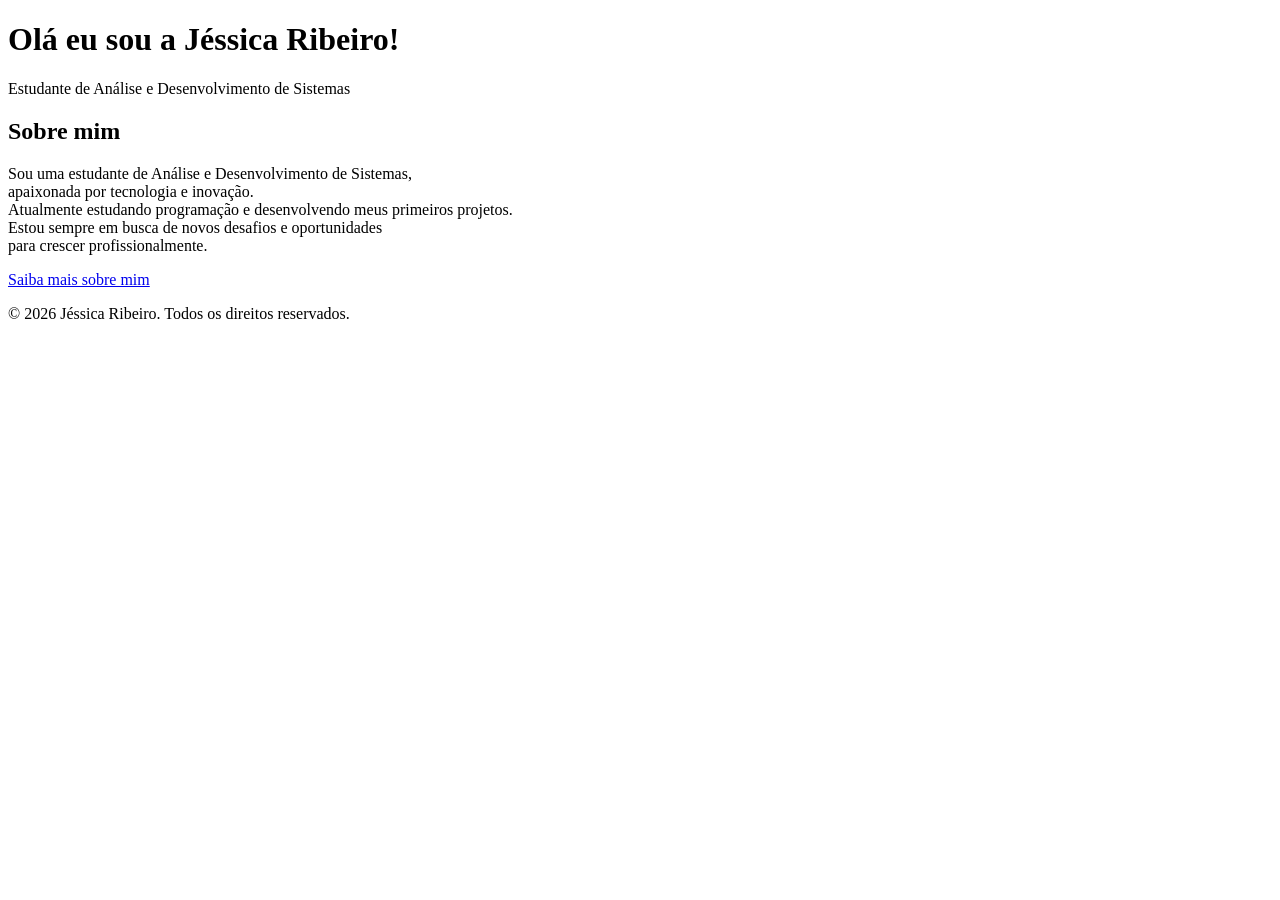
==== index.html @ 608b4bd1 "Primeira versão do portfólio" ====
<!DOCTYPE html>
<html lang="pt-BR">
<head>
    <meta charset="UTF-8">
    <title>Portfólio | Jéssica Ribeiro</title>
<link rel="stylesheet" href="style.css">
</head>

<body>

    <Header>
        <h1> Olá eu sou a Jéssica Ribeiro!</h1>
        <p> Estudante de Análise e Desenvolvimento de Sistemas</p>
    </Header>

    <main>

        <selection>
            <h2>Sobre mim</h2>
            <p>Sou uma estudante de Análise e Desenvolvimento de Sistemas,<br> 
                apaixonada por tecnologia e inovação.<br> 
                Atualmente estudando programação e desenvolvendo meus primeiros projetos.<br> 
                Estou sempre em busca de novos desafios e oportunidades<br> 
                para crescer profissionalmente.
            </p>
                <a href="sobre.html">Saiba mais sobre mim</a> 
        </selection>

    </main>
    <footer>
        <p>&copy; 2026 Jéssica Ribeiro. Todos os direitos reservados.</p>
    </footer>

</body>

</html>
---- style.css ----
body{
background-image:url(jessica.png);
background-repeat: no-repeat;
background-size: cover;}
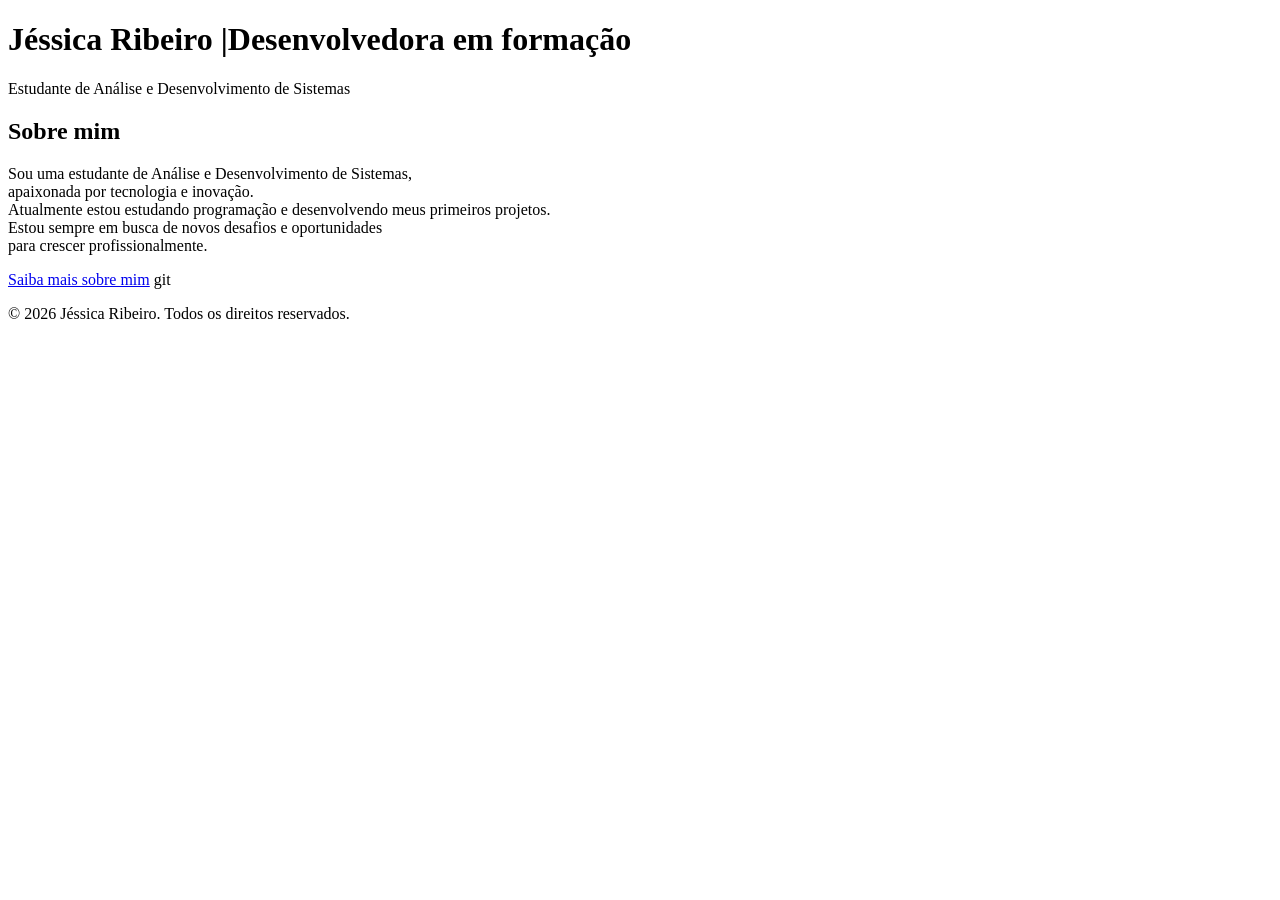
==== commit 508b3a90: "atualiza título do portfólio" ====
--- a/index.html
+++ b/index.html
@@ -9,7 +9,7 @@
 <body>
 
     <Header>
-        <h1> Olá eu sou a Jéssica Ribeiro!</h1>
+        <h1> Jéssica Ribeiro |Desenvolvedora em formação</h1>
         <p> Estudante de Análise e Desenvolvimento de Sistemas</p>
     </Header>
 
@@ -19,12 +19,12 @@
             <h2>Sobre mim</h2>
             <p>Sou uma estudante de Análise e Desenvolvimento de Sistemas,<br> 
                 apaixonada por tecnologia e inovação.<br> 
-                Atualmente estudando programação e desenvolvendo meus primeiros projetos.<br> 
+                Atualmente estou estudando programação e desenvolvendo meus primeiros projetos.<br> 
                 Estou sempre em busca de novos desafios e oportunidades<br> 
                 para crescer profissionalmente.
             </p>
                 <a href="sobre.html">Saiba mais sobre mim</a> 
-        </selection>
+        </selection>git 
 
     </main>
     <footer>
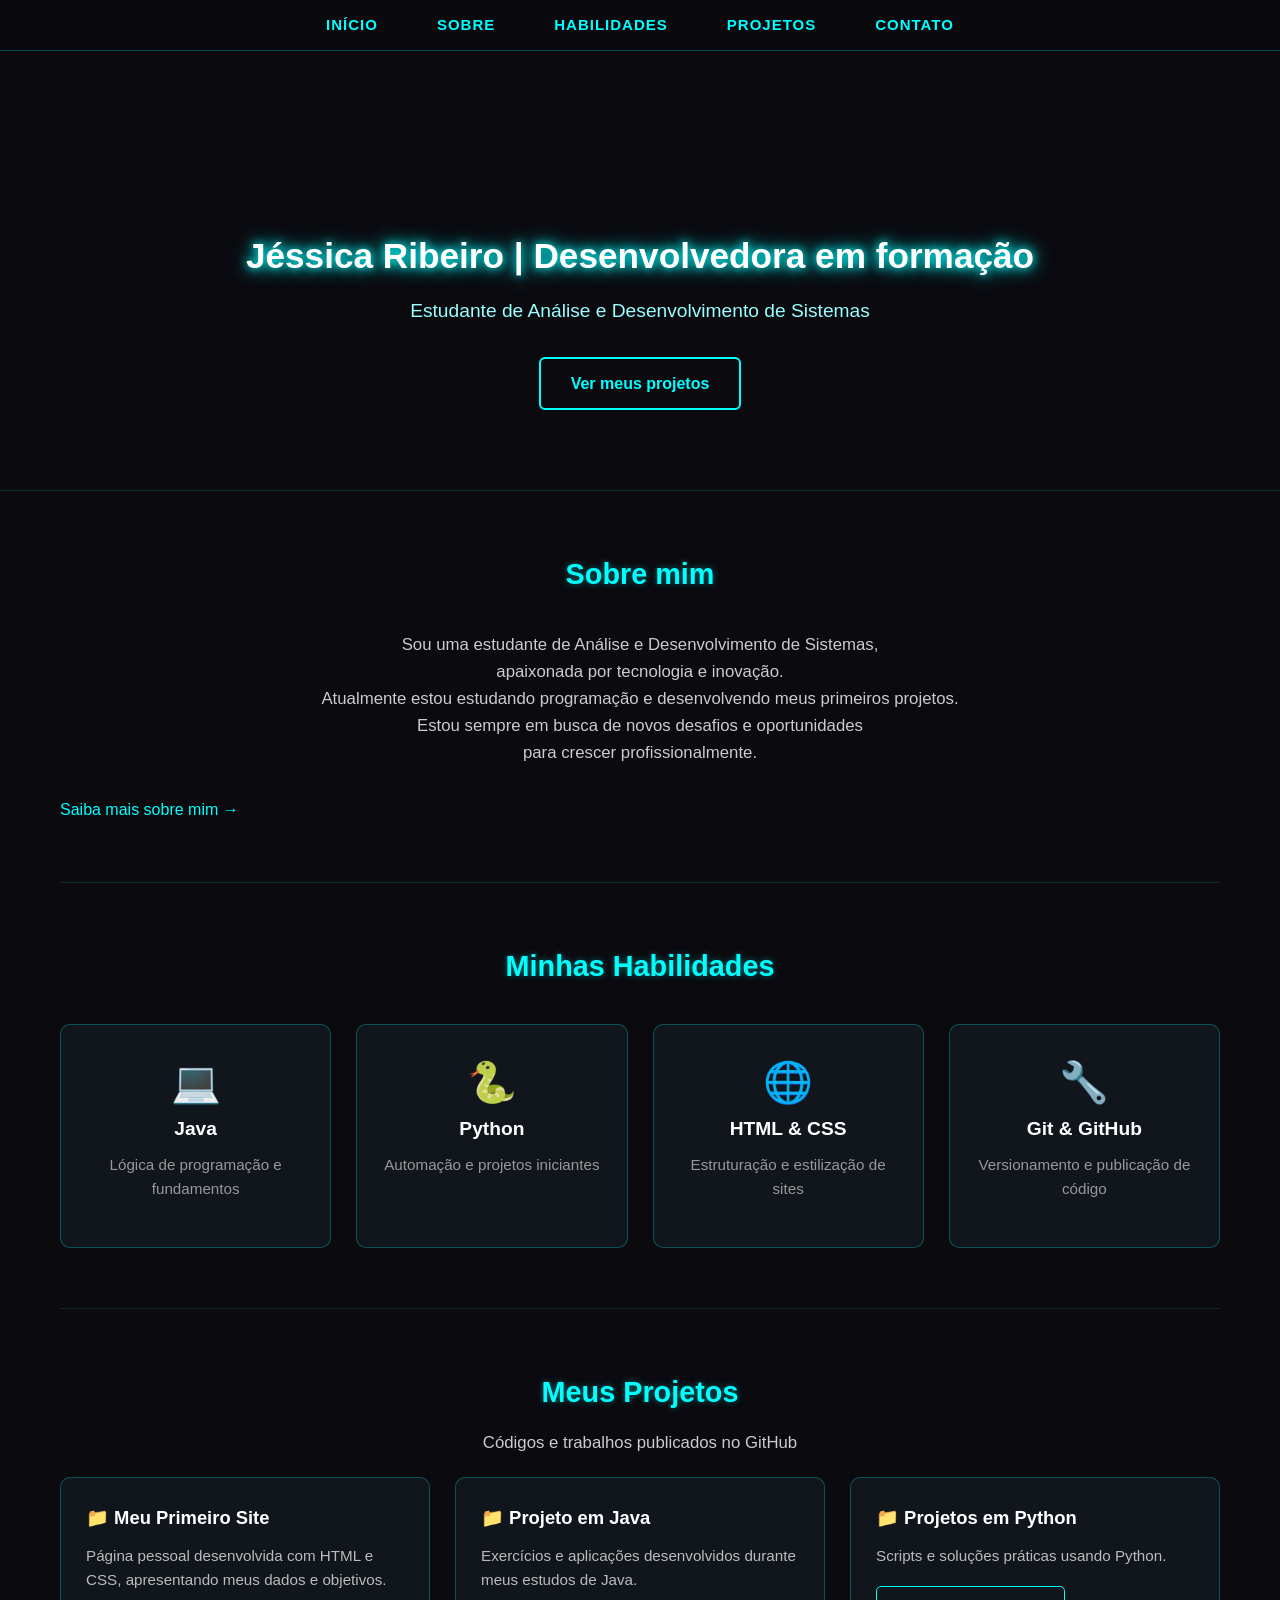
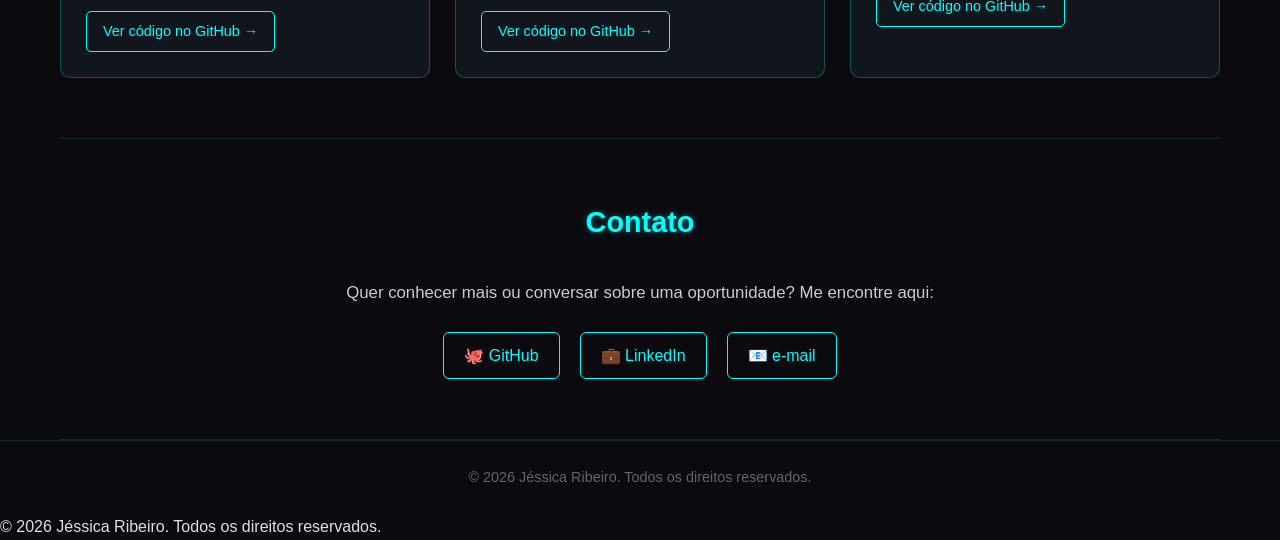
==== commit ca0c83c1: "Adicionei foto e ajustes" ====
--- a/index.html
+++ b/index.html
@@ -2,20 +2,36 @@
 <html lang="pt-BR">
 <head>
     <meta charset="UTF-8">
+    <meta name="viewport" content="width=device-width, initial-scale=1.0">
     <title>Portfólio | Jéssica Ribeiro</title>
-<link rel="stylesheet" href="style.css">
+    <link rel="stylesheet" href="style.css">
 </head>
 
 <body>
 
-    <Header>
-        <h1> Jéssica Ribeiro |Desenvolvedora em formação</h1>
-        <p> Estudante de Análise e Desenvolvimento de Sistemas</p>
-    </Header>
+    <!-- 🧭 Menu de Navegação Fixo no Topo -->
+    <nav class="menu-topo">
+        <ul>
+            <li><a href="#inicio">INÍCIO</a></li>
+            <li><a href="#sobre">SOBRE</a></li>
+            <li><a href="#habilidades">HABILIDADES</a></li>
+            <li><a href="#projetos">PROJETOS</a></li>
+            <li><a href="#contato">CONTATO</a></li>
+        </ul>
+    </nav>
+
+    <!-- 📌 Seção Início -->
+    <header id="inicio">
+      <img src="imagem.png" alt="Foto" width="100" height="100">
+        <h1>Jéssica Ribeiro | Desenvolvedora em formação</h1>
+        <p>Estudante de Análise e Desenvolvimento de Sistemas</p>
+        <a href="#projetos" class="btn-destaque">Ver meus projetos</a>
+    </header>
 
     <main>
 
-        <selection>
+        <!-- 👤 Seção Sobre -->
+        <section id="sobre" class="secao">
             <h2>Sobre mim</h2>
             <p>Sou uma estudante de Análise e Desenvolvimento de Sistemas,<br> 
                 apaixonada por tecnologia e inovação.<br> 
@@ -23,11 +39,95 @@
                 Estou sempre em busca de novos desafios e oportunidades<br> 
                 para crescer profissionalmente.
             </p>
-                <a href="sobre.html">Saiba mais sobre mim</a> 
-        </selection>git 
+            <a href="sobre.html" class="btn-link">Saiba mais sobre mim →</a>
+        </section>
+
+        <!-- 💡 Seção Habilidades -->
+        <section id="habilidades" class="secao">
+            <h2>Minhas Habilidades</h2>
+            <div class="grade-cards">
+                <div class="card-habilidade">
+                    <span class="icone">💻</span>
+                    <h3>Java</h3>
+                    <p>Lógica de programação e fundamentos</p>
+                </div>
+                <div class="card-habilidade">
+                    <span class="icone">🐍</span>
+                    <h3>Python</h3>
+                    <p>Automação e projetos iniciantes</p>
+                </div>
+                <div class="card-habilidade">
+                    <span class="icone">🌐</span>
+                    <h3>HTML & CSS</h3>
+                    <p>Estruturação e estilização de sites</p>
+                </div>
+                <div class="card-habilidade">
+                    <span class="icone">🔧</span>
+                    <h3>Git & GitHub</h3>
+                    <p>Versionamento e publicação de código</p>
+                </div>
+            </div>
+        </section>
+
+        <!-- 🚀 Seção Projetos -->
+        <section id="projetos" class="secao">
+            <h2>Meus Projetos</h2>
+            <p class="subtitulo">Códigos e trabalhos publicados no GitHub</p>
+            <div class="grade-cards">
+                <!-- Exemplo de card de projeto → Vamos substituir pelos SEUS projetos reais! -->
+                <div class="card-projeto">
+                    <h3>📁 Meu Primeiro Site</h3>
+                    <p>Página pessoal desenvolvida com HTML e CSS, apresentando meus dados e objetivos.</p>
+                    <a href="https://github.com/seu-usuario/meu-primeiro-site" target="_blank" class="btn-projeto">Ver código no GitHub →</a>
+                </div>
+                <div class="card-projeto">
+                    <h3>📁 Projeto em Java</h3>
+                    <p>Exercícios e aplicações desenvolvidos durante meus estudos de Java.</p>
+                    <a href="https://github.com/seu-usuario/projetos-java" target="_blank" class="btn-projeto">Ver código no GitHub →</a>
+                </div>
+                <div class="card-projeto">
+                    <h3>📁 Projetos em Python</h3>
+                    <p>Scripts e soluções práticas usando Python.</p>
+                    <a href="https://github.com/seu-usuario/projetos-python" target="_blank" class="btn-projeto">Ver código no GitHub →</a>
+                </div>
+            </div>
+        </section>
+
+        <!-- ✉️ Seção Contato -->
+        <section id="contato" class="secao">
+            <h2>Contato</h2>
+            <p>Quer conhecer mais ou conversar sobre uma oportunidade? Me encontre aqui:</p>
+            <div class="links-contato">
+                <a href="https://github.com/jessicaribeiro12150-beep/meu-primeiro-repositorio" target="_blank">🐙 GitHub</a>
+                <a href="https://www.linkedin.com/in/jessica-da-silva-ribeiro-dev" target="_blank">💼 LinkedIn</a>
+                <a href="https://mail.google.com/mail/?view=cm&to=jessicaribeiro12150@gmail.com&su=Recrutamento&body=Tenho interesse em conversar sobre oportunidades." target="_blank">📧 e-mail</a>
+            </div>
+        </section>
 
     </main>
+
     <footer>
+        <p>&copy; 2026 Jéssica Ribeiro. Todos os direitos reservados.</p>
+    </footer>
+
+    <!-- ⚡ Rolagem suave entre as seções -->
+    <script>
+        document.querySelectorAll('a[href^="#"]').forEach(link => {
+            link.addEventListener('click', function(e) {
+                e.preventDefault();
+                const alvo = document.querySelector(this.getAttribute('href'));
+                if(alvo) {
+                    alvo.scrollIntoView({
+                        behavior: 'smooth',
+                        block: 'start'
+                    });
+                }
+            });
+        });
+    </script>
+
+</body>
+</html>
         <p>&copy; 2026 Jéssica Ribeiro. Todos os direitos reservados.</p>
     </footer>
 
--- a/style.css
+++ b/style.css
@@ -1,6 +1,274 @@
-body{
-background-image:url(jessica.png);
-background-repeat: no-repeat;
-background-size: cover;}
-
-
+/* ========== CONFIGURAÇÕES GERAIS ========== */
+* {
+    margin: 0;
+    padding: 0;
+    box-sizing: border-box;
+    font-family: 'Segoe UI', Roboto, sans-serif;
+}
+
+html {
+    scroll-behavior: smooth; /* Rola suave também pelo CSS */
+}
+
+body {
+    background-color: #0a0a0f;
+    color: #e0e0e0;
+    line-height: 1.6;
+}
+
+a {
+    text-decoration: none;
+    color: inherit;
+}
+
+ul {
+    list-style: none;
+}
+
+/* ========== MENU DE NAVEGAÇÃO FIXO NO TOPO ========== */
+.menu-topo {
+    position: fixed;
+    top: 0;
+    width: 100%;
+    background-color: rgba(10, 10, 15, 0.95);
+    border-bottom: 1px solid #00ffff44;
+    z-index: 1000;
+    padding: 12px 0;
+}
+
+.menu-topo ul {
+    display: flex;
+    justify-content: center;
+    gap: 35px;
+    flex-wrap: wrap;
+}
+
+.menu-topo a {
+    color: #00ffff;
+    font-weight: 600;
+    font-size: 15px;
+    letter-spacing: 1px;
+    padding: 8px 12px;
+    border-radius: 4px;
+    transition: all 0.3s ease;
+}
+
+.menu-topo a:hover {
+    color: #ffffff;
+    text-shadow: 0 0 8px #00ffff, 0 0 16px #00ffff;
+    box-shadow: 0 0 10px #00ffff55;
+}
+
+/* ========== CABEÇALHO / INÍCIO ========== */
+header {
+    padding: 120px 20px 80px;
+    text-align: center;
+    border-bottom: 1px solid #00ffff22;
+}
+
+header h1 {
+    font-size: 2.2rem;
+    color: #ffffff;
+    margin-bottom: 12px;
+    text-shadow: 0 0 10px #00ffff, 0 0 20px #00ffff;
+}
+
+header p {
+    font-size: 1.2rem;
+    color: #99ffff;
+    margin-bottom: 30px;
+}
+
+.btn-destaque {
+    display: inline-block;
+    padding: 12px 30px;
+    background: transparent;
+    color: #00ffff;
+    border: 2px solid #00ffff;
+    border-radius: 6px;
+    font-weight: bold;
+    transition: all 0.3s ease;
+}
+
+.btn-destaque:hover {
+    background-color: #00ffff22;
+    box-shadow: 0 0 15px #00ffff, inset 0 0 15px #00ffff33;
+    color: #fff;
+}
+
+/* ========== SEÇÕES GERAIS ========== */
+main {
+    max-width: 1200px;
+    margin: 0 auto;
+    padding: 0 20px;
+}
+
+.secao {
+    padding: 60px 0;
+    border-bottom: 1px solid #00ffff22;
+}
+
+.secao h2 {
+    text-align: center;
+    font-size: 1.8rem;
+    color: #00ffff;
+    margin-bottom: 35px;
+    text-shadow: 0 0 6px #00ffff66;
+}
+
+.secao p {
+    text-align: center;
+    font-size: 1.05rem;
+    color: #cccccc;
+    margin-bottom: 20px;
+}
+
+.subtitulo {
+    text-align: center;
+    color: #888;
+    margin-top: -20px;
+    margin-bottom: 35px;
+}
+
+.btn-link {
+    display: inline-block;
+    color: #00ffff;
+    font-weight: 500;
+    margin-top: 10px;
+    transition: all 0.3s ease;
+}
+
+.btn-link:hover {
+    text-shadow: 0 0 6px #00ffff;
+}
+
+/* ========== GRADE DE CARDS ========== */
+.grade-cards {
+    display: grid;
+    grid-template-columns: repeat(auto-fit, minmax(260px, 1fr));
+    gap: 25px;
+}
+
+/* ========== CARDS DE HABILIDADES ========== */
+.card-habilidade {
+    background-color: #11151c;
+    padding: 25px;
+    border-radius: 10px;
+    border: 1px solid #00ffff44;
+    text-align: center;
+    transition: all 0.3s ease;
+}
+
+.card-habilidade:hover {
+    transform: translateY(-6px);
+    border-color: #00ffff;
+    box-shadow: 0 0 15px #00ffff55;
+}
+
+.card-habilidade .icone {
+    font-size: 2.5rem;
+    margin-bottom: 10px;
+}
+
+.card-habilidade h3 {
+    color: #ffffff;
+    margin-bottom: 8px;
+    font-size: 1.2rem;
+}
+
+.card-habilidade p {
+    color: #999;
+    font-size: 0.95rem;
+}
+
+/* ========== CARDS DE PROJETOS ========== */
+.card-projeto {
+    background-color: #11151c;
+    padding: 25px;
+    border-radius: 10px;
+    border: 1px solid #00ffff44;
+    transition: all 0.3s ease;
+}
+
+.card-projeto:hover {
+    transform: translateY(-6px);
+    border-color: #00ffff;
+    box-shadow: 0 0 15px #00ffff55;
+}
+
+.card-projeto h3 {
+    color: #ffffff;
+    margin-bottom: 12px;
+    font-size: 1.15rem;
+}
+
+.card-projeto p {
+    color: #bbb;
+    font-size: 0.95rem;
+    text-align: left;
+    margin-bottom: 18px;
+}
+
+.btn-projeto {
+    display: inline-block;
+    padding: 8px 16px;
+    border: 1px solid #00ffff;
+    color: #00ffff;
+    border-radius: 5px;
+    font-size: 0.9rem;
+    transition: all 0.3s ease;
+}
+
+.btn-projeto:hover {
+    background-color: #00ffff22;
+    box-shadow: 0 0 8px #00ffff44;
+    color: #fff;
+}
+
+/* ========== CONTATO ========== */
+.links-contato {
+    display: flex;
+    justify-content: center;
+    flex-wrap: wrap;
+    gap: 20px;
+    margin-top: 25px;
+}
+
+.links-contato a {
+    padding: 10px 20px;
+    border: 1px solid #00ffff;
+    color: #00ffff;
+    border-radius: 6px;
+    transition: all 0.3s ease;
+}
+
+.links-contato a:hover {
+    background-color: #00ffff22;
+    box-shadow: 0 0 12px #00ffff55;
+    color: #fff;
+}
+
+/* ========== RODAPÉ ========== */
+footer {
+    text-align: center;
+    padding: 25px;
+    border-top: 1px solid #00ffff22;
+    color: #666;
+    font-size: 0.9rem;
+}
+
+/* ========== RESPONSIVIDADE (Celular) ========== */
+@media (max-width: 768px) {
+    header h1 {
+        font-size: 1.6rem;
+    }
+
+    .menu-topo ul {
+        gap: 12px;
+    }
+
+    .menu-topo a {
+        font-size: 13px;
+    }
+}
+
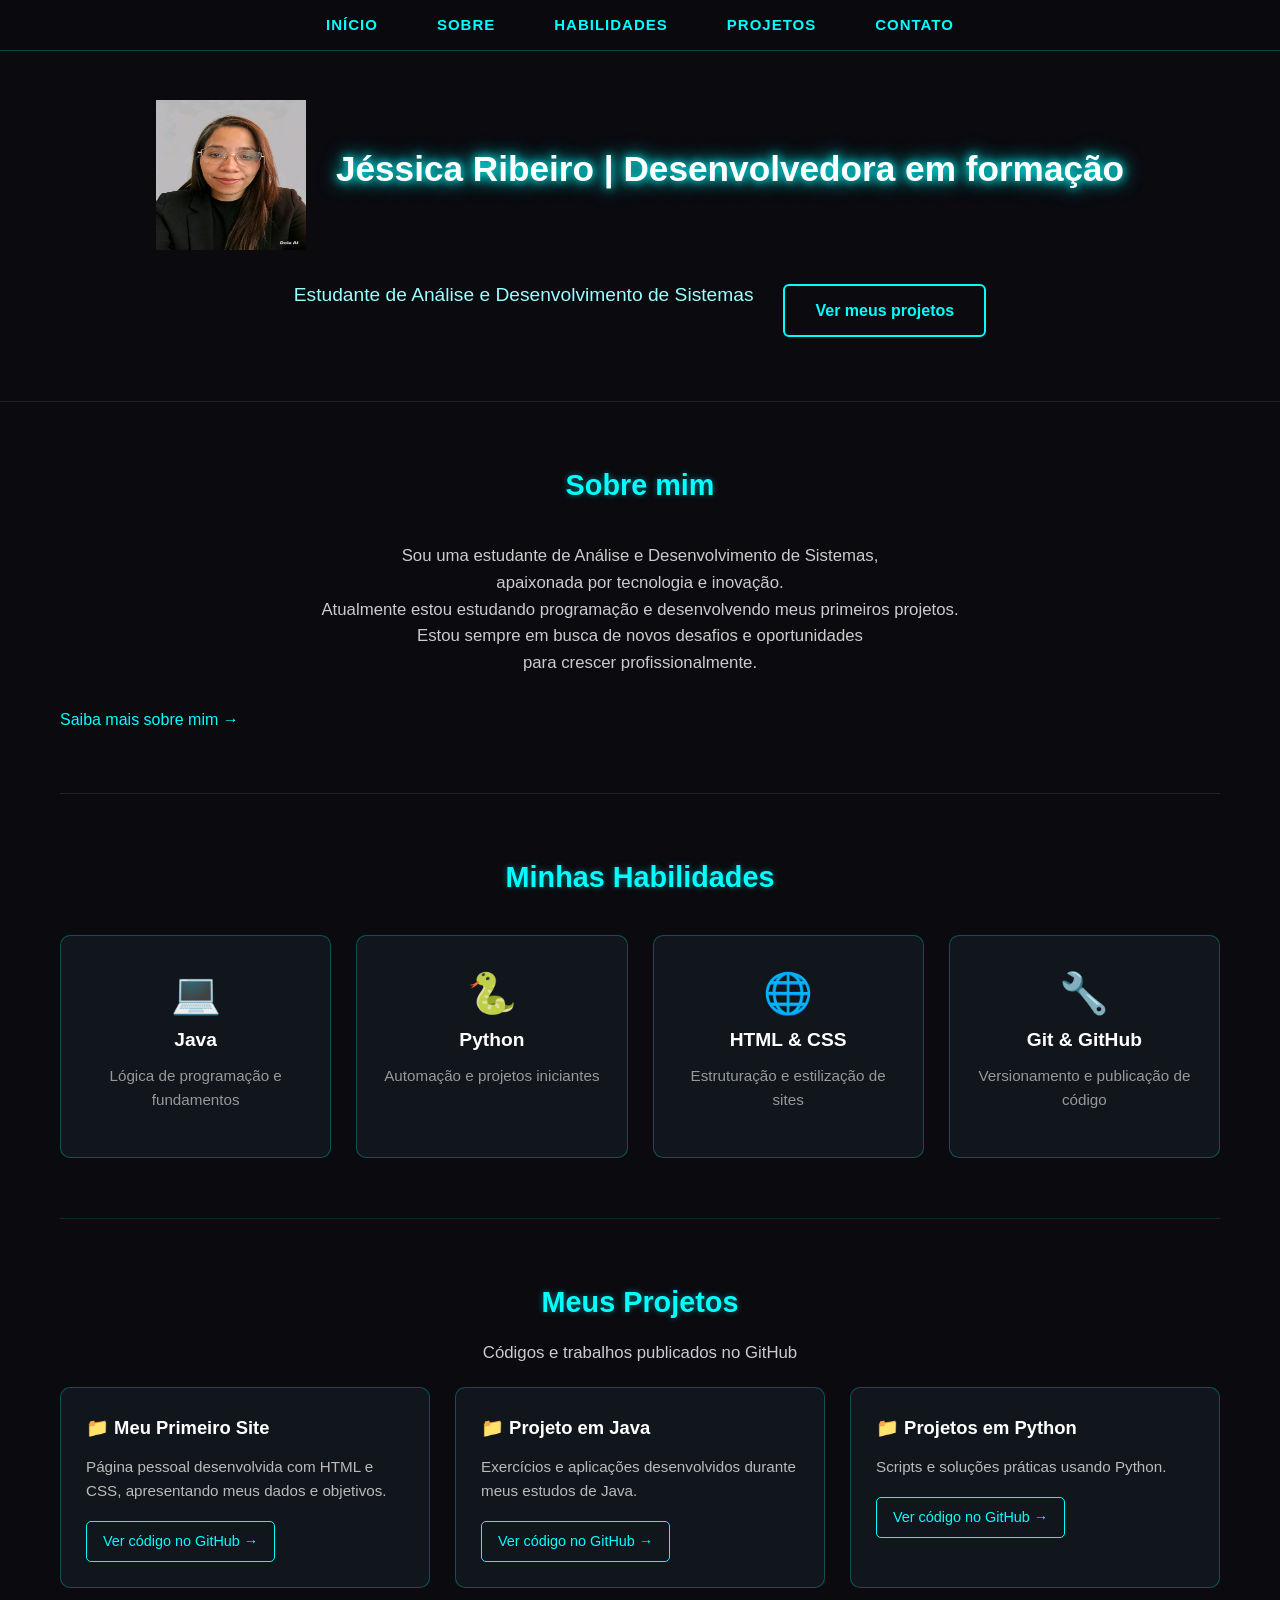
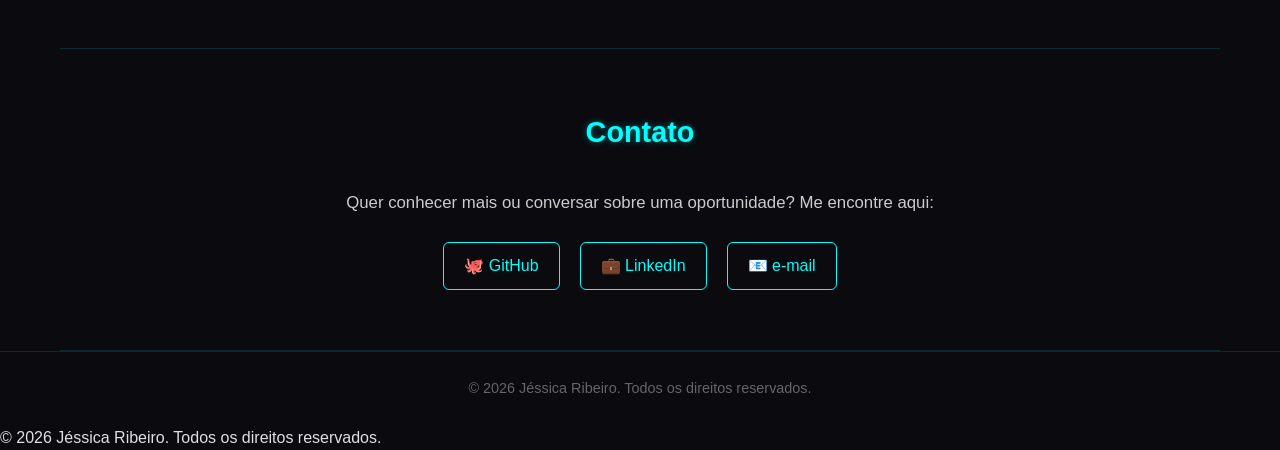
==== commit 6525ab4a: "Aumentei a foto e ajustei layout" ====
--- a/index.html
+++ b/index.html
@@ -14,7 +14,9 @@
         <ul>
             <li><a href="#inicio">INÍCIO</a></li>
             <li><a href="#sobre">SOBRE</a></li>
-            <li><a href="#habilidades">HABILIDADES</a></li>
+            <li><a hr
+                
+                ef="#habilidades">HABILIDADES</a></li>
             <li><a href="#projetos">PROJETOS</a></li>
             <li><a href="#contato">CONTATO</a></li>
         </ul>
@@ -22,7 +24,7 @@
 
     <!-- 📌 Seção Início -->
     <header id="inicio">
-      <img src="imagem.png" alt="Foto" width="100" height="100">
+      <img src="imagem.jpeg" alt="Foto" width="150" height="150">
         <h1>Jéssica Ribeiro | Desenvolvedora em formação</h1>
         <p>Estudante de Análise e Desenvolvimento de Sistemas</p>
         <a href="#projetos" class="btn-destaque">Ver meus projetos</a>
--- a/style.css
+++ b/style.css
@@ -271,4 +271,36 @@
         font-size: 13px;
     }
 }
-
+header {
+    display: flex;
+    align-items: center;
+    justify-content: center;
+    gap: 30px;
+    flex-wrap: wrap;
+    text-align: left;
+    padding: 100px 20px 60px;
+}
+
+.foto-perfil, img[src="imagem.png"] {
+    width: 130px;
+    height: 130px;
+    border-radius: 50%;
+    border: 3px solid #00ffff;
+    box-shadow: 0 0 15px #00ffff55;
+    object-fit: cover;
+    flex-shrink: 0;
+}
+
+.texto-cabecalho {
+    display: flex;
+    flex-direction: column;
+}
+
+/* Ajuste para celular */
+@media (max-width: 768px) {
+    header {
+        flex-direction: column;
+        text-align: center;
+    }
+}
+
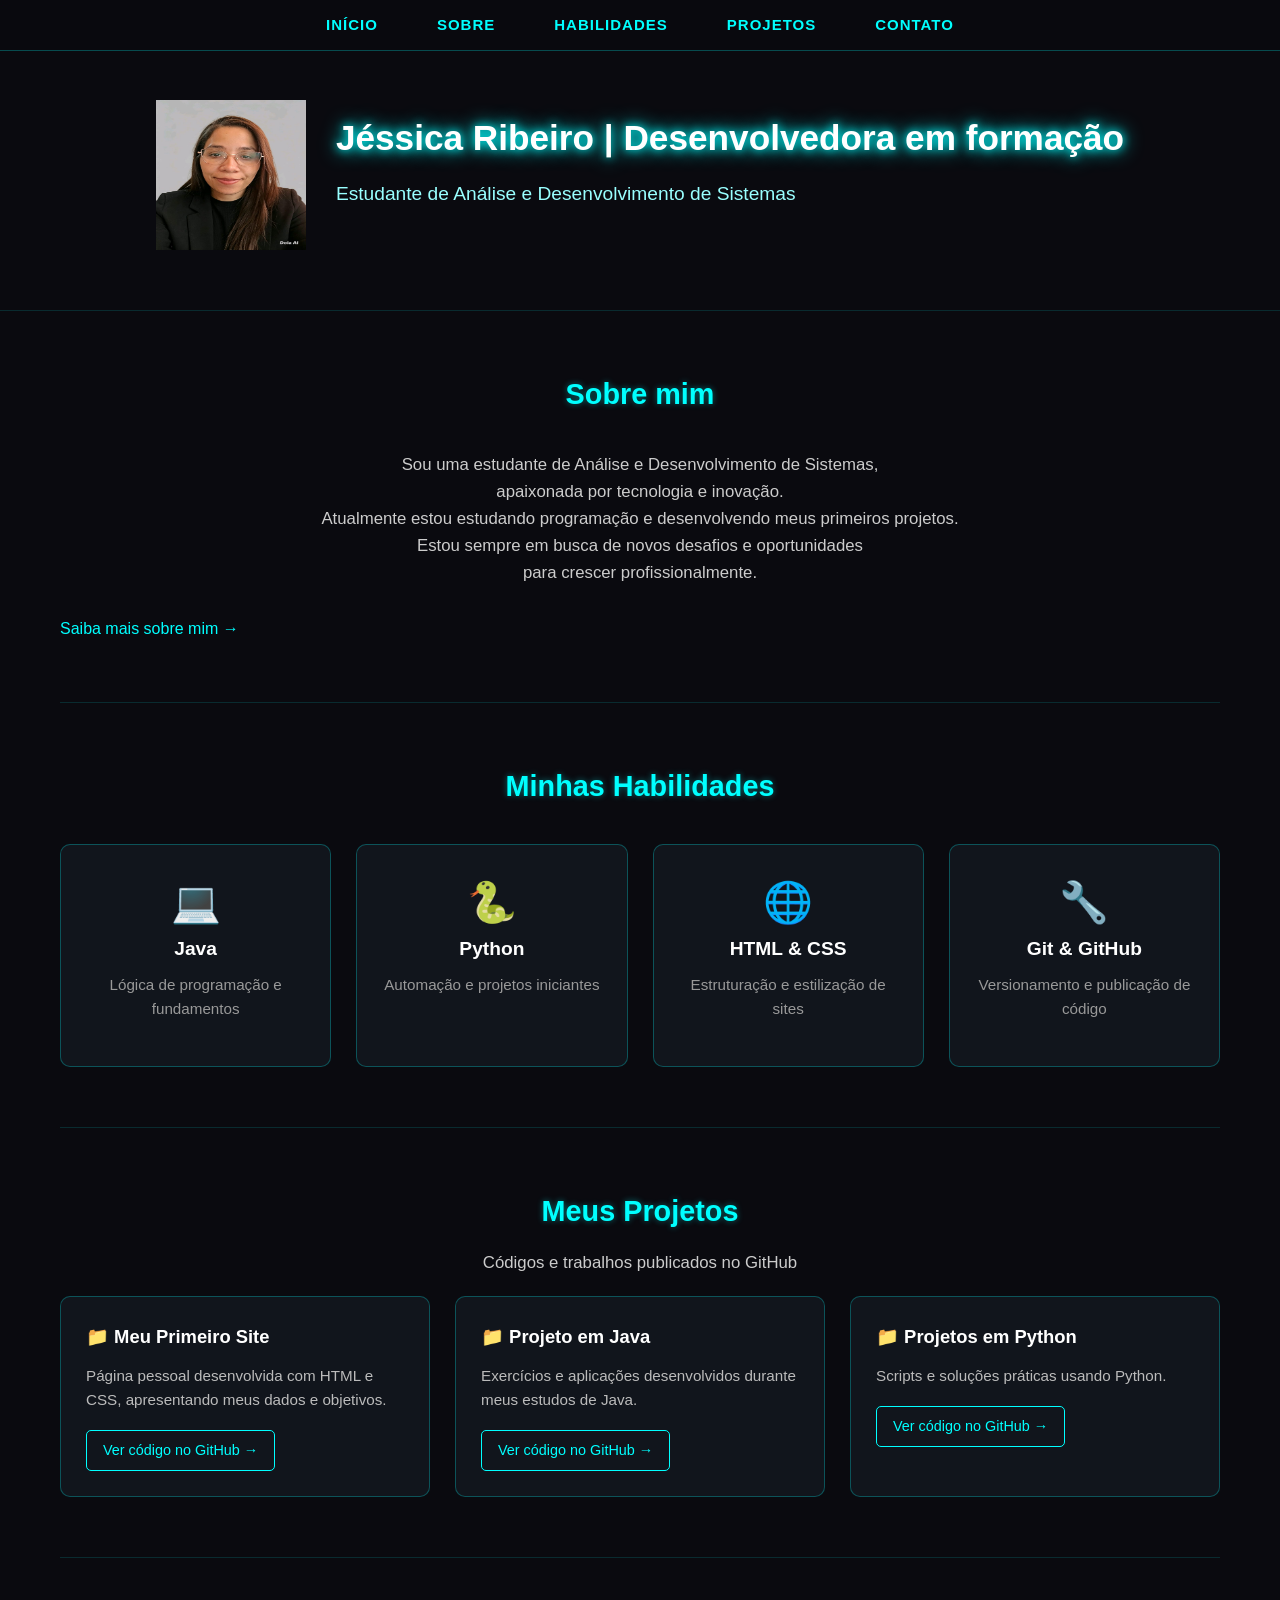
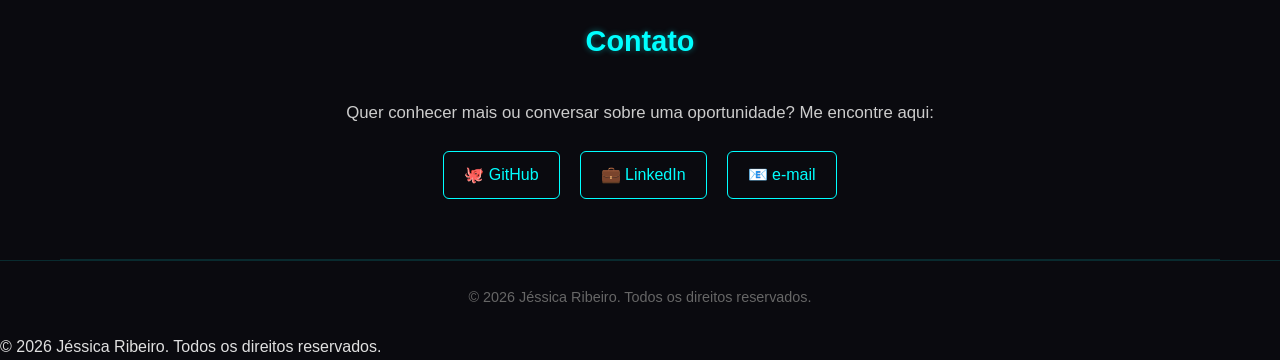
==== commit 005aaf04: "Estrutura cabecalho organizada" ====
--- a/index.html
+++ b/index.html
@@ -4,7 +4,7 @@
     <meta charset="UTF-8">
     <meta name="viewport" content="width=device-width, initial-scale=1.0">
     <title>Portfólio | Jéssica Ribeiro</title>
-    <link rel="stylesheet" href="style.css">
+    <link rel="Stylesheet" href="style.css?v=4">
 </head>
 
 <body>
@@ -25,9 +25,11 @@
     <!-- 📌 Seção Início -->
     <header id="inicio">
       <img src="imagem.jpeg" alt="Foto" width="150" height="150">
+      
+      <div class="texto-cabecalho">
         <h1>Jéssica Ribeiro | Desenvolvedora em formação</h1>
         <p>Estudante de Análise e Desenvolvimento de Sistemas</p>
-        <a href="#projetos" class="btn-destaque">Ver meus projetos</a>
+      </div>
     </header>
 
     <main>
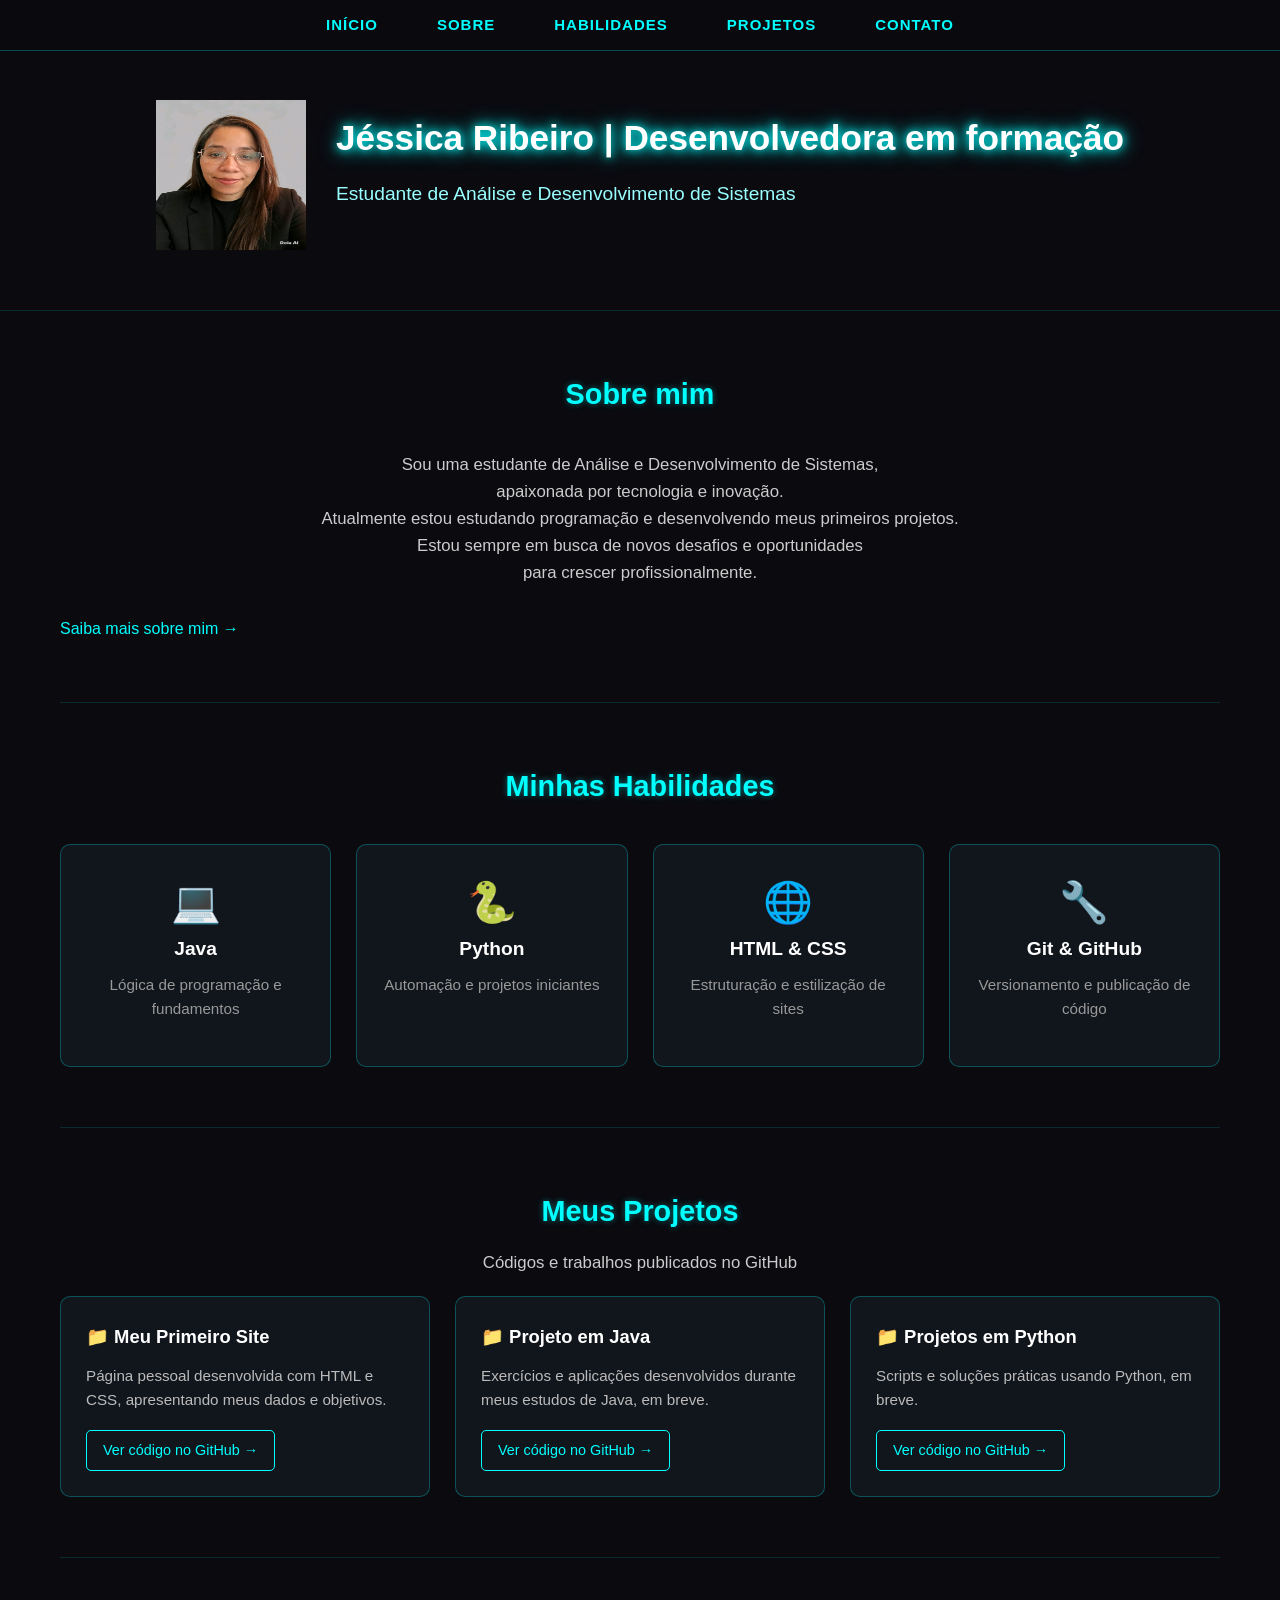
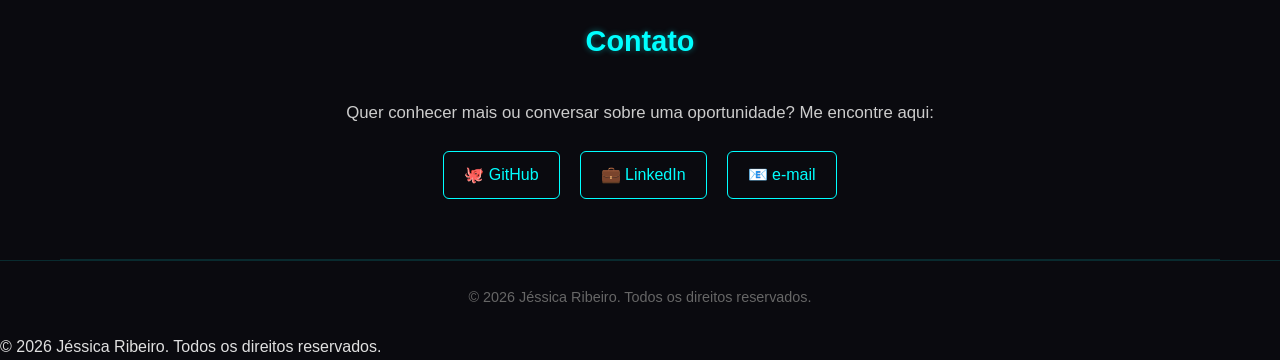
==== commit 8a30cf6a: "Atualizada Frase de projeto de Java e Phyton" ====
--- a/index.html
+++ b/index.html
@@ -82,17 +82,17 @@
                 <div class="card-projeto">
                     <h3>📁 Meu Primeiro Site</h3>
                     <p>Página pessoal desenvolvida com HTML e CSS, apresentando meus dados e objetivos.</p>
-                    <a href="https://github.com/seu-usuario/meu-primeiro-site" target="_blank" class="btn-projeto">Ver código no GitHub →</a>
+                    <a href="https://github.com/jessicaribeiro12150-beep/meu-primeiro-repositorio" target="_blank" class="btn-projeto">Ver código no GitHub →</a>
                 </div>
                 <div class="card-projeto">
                     <h3>📁 Projeto em Java</h3>
-                    <p>Exercícios e aplicações desenvolvidos durante meus estudos de Java.</p>
-                    <a href="https://github.com/seu-usuario/projetos-java" target="_blank" class="btn-projeto">Ver código no GitHub →</a>
+                    <p>Exercícios e aplicações desenvolvidos durante meus estudos de Java, em breve.</p>
+                    <a href="https://github.com/jessicaribeiro12150-beep/projetos-java" target="_blank" class="btn-projeto">Ver código no GitHub →</a>
                 </div>
                 <div class="card-projeto">
                     <h3>📁 Projetos em Python</h3>
-                    <p>Scripts e soluções práticas usando Python.</p>
-                    <a href="https://github.com/seu-usuario/projetos-python" target="_blank" class="btn-projeto">Ver código no GitHub →</a>
+                    <p>Scripts e soluções práticas usando Python, em breve.</p>
+                    <a href="https://github.com/jessicaribeiro12150-beep/projetos-python" target="_blank" class="btn-projeto">Ver código no GitHub →</a>
                 </div>
             </div>
         </section>
--- a/style.css
+++ b/style.css
@@ -303,4 +303,88 @@
         text-align: center;
     }
 }
-
+.secao-pagina {
+    max-width: 800px;
+    margin: 150px auto 60px;  /* Aumentei de 100px para 150px → desce tudo! */
+    padding: 30px;             /* Mais espaçamento interno */
+    text-align: center;
+}
+.secao-pagina {
+    max-width: 800px;
+    margin: 150px auto 60px;  /* Aumentei de 100px para 150px → desce tudo! */
+    padding: 30px;             /* Mais espaçamento interno */
+    text-align: center;
+}
+/* Título Sobre Mim em Neon Azul */
+.titulo-sobre {
+    color: #00ffff;
+    text-align: center;
+    font-size: 2.5rem;
+    text-shadow: 0 0 10px #00ffff, 0 0 20px #00ffff, 0 0 30px #00ffff;
+    margin: 40px 0;
+}
+
+/* Container das caixinhas */
+.caixas-sobre {
+    display: flex;
+    flex-wrap: wrap;
+    gap: 25px;
+    justify-content: center;
+    margin-bottom: 40px;
+}
+
+/* Cada caixinha */
+.caixa-item {
+    flex: 1 1 350px;
+    background: rgba(0, 40, 40, 0.25);
+    border: 2px solid rgba(0, 255, 255, 0.4);
+    border-radius: 12px;
+    padding: 0;
+    box-shadow: 0 0 12px rgba(0, 255, 255, 0.15);
+    transition: transform 0.3s, box-shadow 0.3s;
+}
+
+.caixa-item:hover {
+    transform: translateY(-5px);
+    box-shadow: 0 0 20px rgba(0, 255, 255, 0.35);
+}
+
+/* Título da caixa = Pergunta */
+.pergunta {
+    background: linear-gradient(90deg, #006666, #009999);
+    color: #fff;
+    padding: 15px 20px;
+    margin: 0;
+    border-radius: 10px 10px 0 0;
+    font-size: 1.05rem;
+    border-bottom: 2px solid #00ffff;
+}
+
+/* Conteúdo = Resposta */
+.resposta {
+    padding: 20px;
+    color: #e0ffff;
+    line-height: 1.8;
+}
+
+.resposta p {
+    margin: 8px 0;
+}
+
+/* Ajuste no espaçamento do topo */
+.secao-pagina {
+    margin: 150px auto 60px;
+}
+
+/* Celular: uma abaixo da outra */
+@media (max-width: 768px) {
+    .caixas-sobre {
+        flex-direction: column;
+    }
+    .titulo-sobre {
+        font-size: 1.8rem;
+    }
+}
+
+
+
